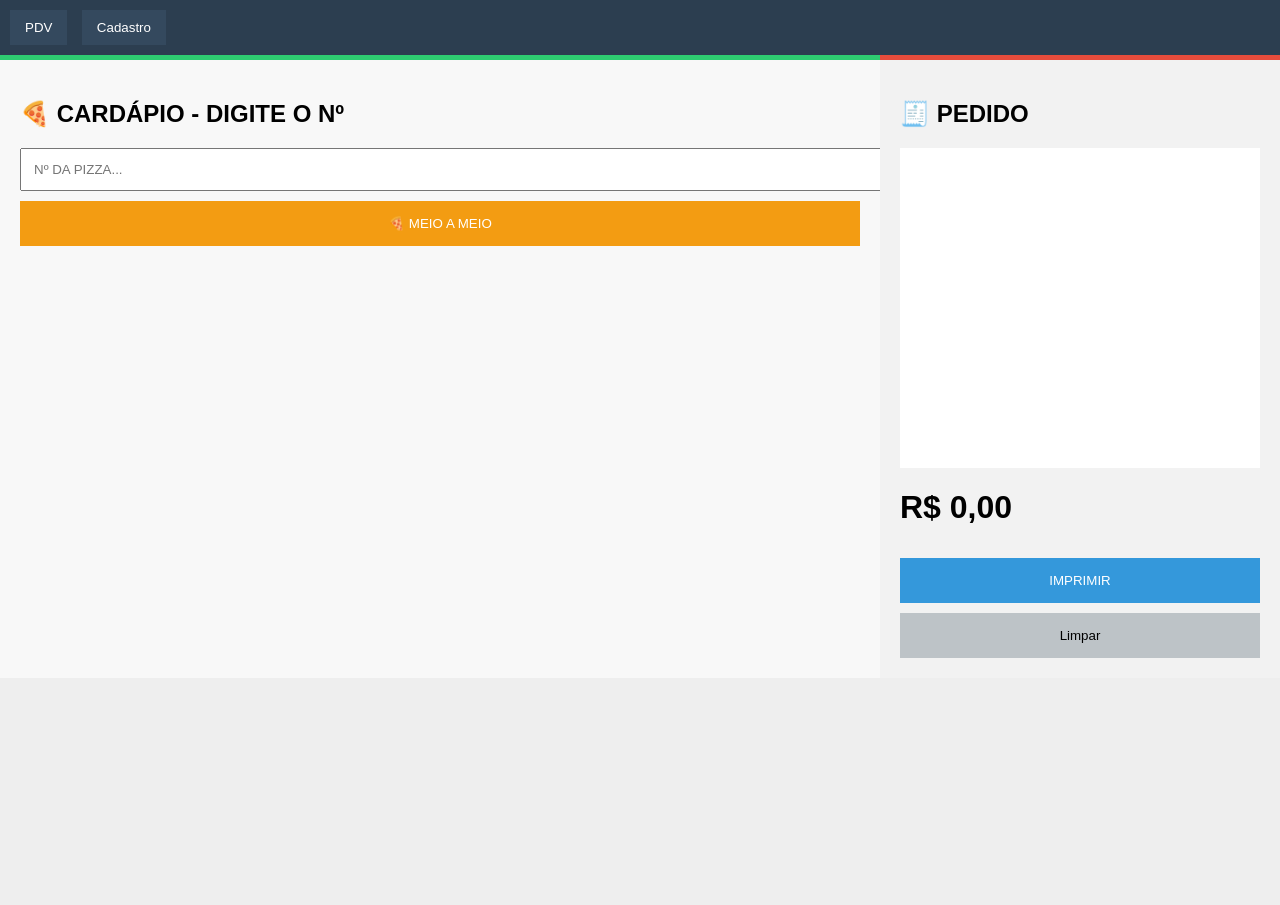
==== index.html @ cb5dfd89 "ADD FUNÇÕES" ====
<!DOCTYPE html>
<html lang="pt-br">
<head>
<meta charset="UTF-8">
<title>PDV Pizzaria</title>
<link rel="stylesheet" href="style.css">
</head>
<body>

<div class="topbar">
  <button onclick="mostrarTela('pdv')">PDV</button>
  <button onclick="mostrarTela('cadastro')">Cadastro</button>
</div>

<div class="container">

  <!-- ================= PDV ================= -->
  <div id="pdv" class="tela ativa">

    <div class="cardapio">
      <h2>🍕 CARDÁPIO - DIGITE O Nº</h2>

      <input id="buscaNumero" placeholder="Nº DA PIZZA..." />

      <button class="btn-meio" onclick="addMeioMeio()">🍕 MEIO A MEIO</button>

      <div id="produtos" class="grid"></div>
    </div>

    <div class="pedido">
      <h2>🧾 PEDIDO</h2>

      <div id="lista" class="lista"></div>

      <h1 id="total">R$ 0,00</h1>

      <button class="btn-print" onclick="finalizarPedido()">IMPRIMIR</button>
      <button class="btn-clear" onclick="limparCarrinho()">Limpar</button>
    </div>

  </div>

  <!-- ================= CADASTRO ================= -->
  <div id="cadastro" class="tela">

    <div class="cardapio">
      <h2>📦 CADASTRO DE PRODUTO</h2>

      <div class="form">
        <input id="numero" placeholder="Número (pizza)">
        <input id="nome" placeholder="Nome">

        <input id="precoGrande" type="number" placeholder="Preço Grande">
        <input id="precoBroto" type="number" placeholder="Preço Broto">

        <input id="preco" type="number" placeholder="Preço (bebida/borda)">

        <select id="tipo">
          <option value="pizza">Pizza</option>
          <option value="bebida">Bebida</option>
          <option value="borda">Borda</option>
        </select>

        <button onclick="salvarProduto()">Salvar Produto</button>
      </div>

      <h3>Produtos cadastrados</h3>
      <div id="listaProdutos" class="grid"></div>
    </div>

  </div>

</div>

<script type="module" src="app.js"></script>
</body>
</html>
---- style.css ----
body {
  margin: 0;
  font-family: Arial;
  background: #eee;
}

/* TOPBAR */
.topbar {
  background: #2c3e50;
  padding: 10px;
}

.topbar button {
  padding: 10px 15px;
  margin-right: 10px;
  border: none;
  background: #34495e;
  color: white;
  cursor: pointer;
}

/* TELAS */
.tela {
  display: none;
}

.ativa {
  display: flex;
}

.container {
  height: calc(100vh - 50px);
}

/* CARDAPIO */
.cardapio {
  width: 70%;
  padding: 20px;
  background: #f8f8f8;
  overflow-y: auto;
  border-top: 5px solid #2ecc71;
}

/* PEDIDO */
.pedido {
  width: 30%;
  padding: 20px;
  background: #f2f2f2;
  border-top: 5px solid #e74c3c;
}

/* INPUT */
input, select {
  width: 100%;
  padding: 12px;
  margin-bottom: 10px;
}

/* BOTÕES */
.btn-meio {
  width: 100%;
  padding: 15px;
  background: #f39c12;
  color: white;
  border: none;
  margin-bottom: 15px;
}

.btn-print {
  width: 100%;
  padding: 15px;
  background: #3498db;
  color: white;
  border: none;
  margin-top: 10px;
}

.btn-clear {
  width: 100%;
  padding: 15px;
  background: #bdc3c7;
  border: none;
  margin-top: 10px;
}

/* GRID */
.grid {
  display: grid;
  grid-template-columns: repeat(4, 1fr);
  gap: 10px;
}

.item {
  background: white;
  padding: 15px;
  border-radius: 10px;
  text-align: center;
  cursor: pointer;
  border: 1px solid #ddd;
}

.numero {
  background: #2c3e50;
  color: white;
  padding: 5px;
  border-radius: 20px;
  width: 40px;
  margin: auto;
  margin-bottom: 5px;
}

/* LISTA */
.lista {
  height: 300px;
  overflow-y: auto;
  background: white;
  padding: 10px;
}

/* FORM */
.form {
  max-width: 400px;
}
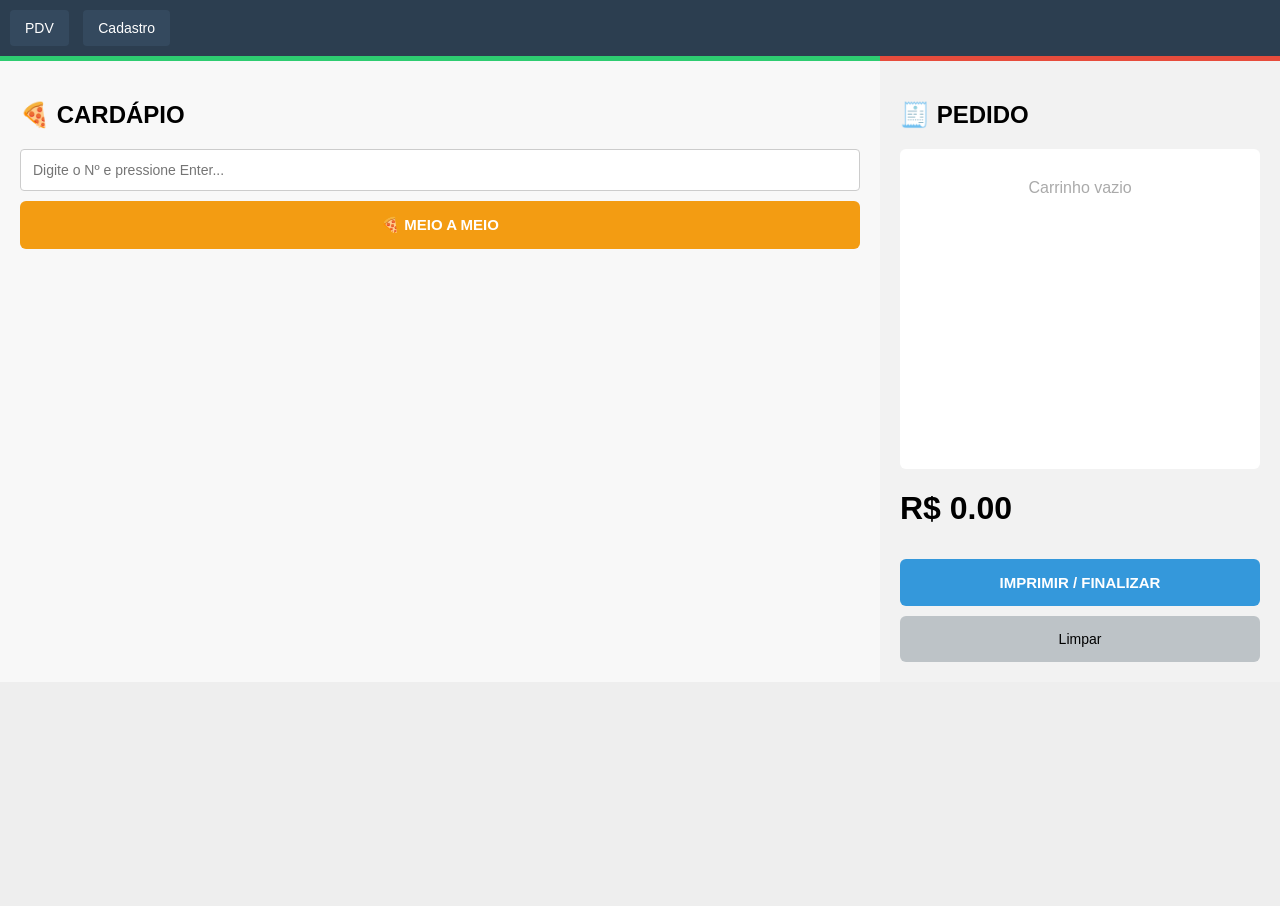
==== commit bacf161e: "dawdwa" ====
--- a/index.html
+++ b/index.html
@@ -18,9 +18,9 @@
   <div id="pdv" class="tela ativa">
 
     <div class="cardapio">
-      <h2>🍕 CARDÁPIO - DIGITE O Nº</h2>
+      <h2>🍕 CARDÁPIO</h2>
 
-      <input id="buscaNumero" placeholder="Nº DA PIZZA..." />
+      <input id="buscaNumero" placeholder="Digite o Nº e pressione Enter..." autocomplete="off" />
 
       <button class="btn-meio" onclick="addMeioMeio()">🍕 MEIO A MEIO</button>
 
@@ -34,7 +34,7 @@
 
       <h1 id="total">R$ 0,00</h1>
 
-      <button class="btn-print" onclick="finalizarPedido()">IMPRIMIR</button>
+      <button class="btn-print" onclick="finalizarPedido()">IMPRIMIR / FINALIZAR</button>
       <button class="btn-clear" onclick="limparCarrinho()">Limpar</button>
     </div>
 
@@ -47,13 +47,11 @@
       <h2>📦 CADASTRO DE PRODUTO</h2>
 
       <div class="form">
-        <input id="numero" placeholder="Número (pizza)">
-        <input id="nome" placeholder="Nome">
+        <input id="numero" placeholder="Número (ex: 1, 2, 3...)">
+        <input id="nome" placeholder="Nome do produto">
 
-        <input id="precoGrande" type="number" placeholder="Preço Grande">
-        <input id="precoBroto" type="number" placeholder="Preço Broto">
-
-        <input id="preco" type="number" placeholder="Preço (bebida/borda)">
+        <input id="precoGrande" type="number" placeholder="Preço Grande" min="0" step="0.01">
+        <input id="precoBroto"  type="number" placeholder="Preço Broto (opcional)" min="0" step="0.01">
 
         <select id="tipo">
           <option value="pizza">Pizza</option>
@@ -72,6 +70,7 @@
 
 </div>
 
+<!-- app.js é o único script — ui.js foi removido para evitar conflito -->
 <script type="module" src="app.js"></script>
 </body>
-</html>+</html>
--- a/style.css
+++ b/style.css
@@ -1,6 +1,6 @@
 body {
   margin: 0;
-  font-family: Arial;
+  font-family: Arial, sans-serif;
   background: #eee;
 }
 
@@ -17,6 +17,12 @@
   background: #34495e;
   color: white;
   cursor: pointer;
+  border-radius: 4px;
+  font-size: 14px;
+}
+
+.topbar button:hover {
+  background: #4a6a8a;
 }
 
 /* TELAS */
@@ -54,6 +60,10 @@
   width: 100%;
   padding: 12px;
   margin-bottom: 10px;
+  box-sizing: border-box;
+  border: 1px solid #ccc;
+  border-radius: 4px;
+  font-size: 14px;
 }
 
 /* BOTÕES */
@@ -64,7 +74,13 @@
   color: white;
   border: none;
   margin-bottom: 15px;
-}
+  border-radius: 6px;
+  cursor: pointer;
+  font-size: 15px;
+  font-weight: bold;
+}
+
+.btn-meio:hover { background: #d68910; }
 
 .btn-print {
   width: 100%;
@@ -73,7 +89,13 @@
   color: white;
   border: none;
   margin-top: 10px;
-}
+  border-radius: 6px;
+  cursor: pointer;
+  font-size: 15px;
+  font-weight: bold;
+}
+
+.btn-print:hover { background: #2176ae; }
 
 .btn-clear {
   width: 100%;
@@ -81,9 +103,14 @@
   background: #bdc3c7;
   border: none;
   margin-top: 10px;
-}
-
-/* GRID */
+  border-radius: 6px;
+  cursor: pointer;
+  font-size: 14px;
+}
+
+.btn-clear:hover { background: #a1a9ad; }
+
+/* GRID DE PRODUTOS */
 .grid {
   display: grid;
   grid-template-columns: repeat(4, 1fr);
@@ -99,25 +126,133 @@
   border: 1px solid #ddd;
 }
 
-.numero {
-  background: #2c3e50;
-  color: white;
-  padding: 5px;
-  border-radius: 20px;
-  width: 40px;
-  margin: auto;
-  margin-bottom: 5px;
-}
-
-/* LISTA */
+/* CARD DO PDV */
+.item-card {
+  cursor: pointer;
+  padding: 15px;
+  background: #333;
+  color: white;
+  border-radius: 8px;
+  border-left: 5px solid #ffc107;
+  transition: background 0.2s;
+}
+
+.item-card:hover {
+  background: #444;
+}
+
+.item-card .item-numero {
+  color: #ffc107;
+  font-size: 16px;
+  display: block;
+  margin-bottom: 4px;
+}
+
+/* LISTA DO CARRINHO */
 .lista {
   height: 300px;
   overflow-y: auto;
   background: white;
   padding: 10px;
+  border-radius: 6px;
+}
+
+.item-carrinho {
+  display: flex;
+  justify-content: space-between;
+  align-items: center;
+  padding: 6px 4px;
+  border-bottom: 1px solid #eee;
+  font-size: 13px;
+  gap: 8px;
+}
+
+.item-carrinho span:first-child {
+  flex: 1;
+}
+
+.btn-remover-item {
+  background: transparent;
+  border: none;
+  color: #e74c3c;
+  cursor: pointer;
+  font-size: 14px;
+  padding: 0 4px;
+  flex-shrink: 0;
 }
 
 /* FORM */
 .form {
   max-width: 400px;
-}+}
+
+/* MODAL MEIO A MEIO */
+.modal-overlay {
+  position: fixed;
+  top: 0; left: 0;
+  width: 100%; height: 100%;
+  background: rgba(0,0,0,0.8);
+  z-index: 9999;
+  justify-content: center;
+  align-items: center;
+}
+
+.modal-box {
+  background: #1e1e1e;
+  padding: 30px;
+  border-radius: 12px;
+  border: 2px solid #ffc107;
+  width: 400px;
+  color: white;
+  box-sizing: border-box;
+}
+
+.modal-titulo {
+  margin-top: 0;
+  color: #ffc107;
+  text-align: center;
+  font-size: 20px;
+}
+
+.modal-select {
+  background: #333;
+  color: white;
+  font-size: 16px;
+  border-radius: 5px;
+  border: 1px solid #555;
+  padding: 12px;
+  margin: 8px 0;
+}
+
+.modal-erro {
+  color: #ff4444;
+  text-align: center;
+  font-size: 13px;
+  margin: 4px 0;
+}
+
+.btn-confirmar-meio {
+  width: 100%;
+  background: #28a745;
+  color: white;
+  padding: 18px;
+  border: none;
+  border-radius: 8px;
+  font-weight: bold;
+  cursor: pointer;
+  font-size: 16px;
+  margin-top: 12px;
+}
+
+.btn-confirmar-meio:hover { background: #218838; }
+
+.btn-cancelar-meio {
+  width: 100%;
+  background: transparent;
+  color: #ff4444;
+  border: none;
+  margin-top: 10px;
+  cursor: pointer;
+  font-size: 14px;
+  padding: 8px;
+}
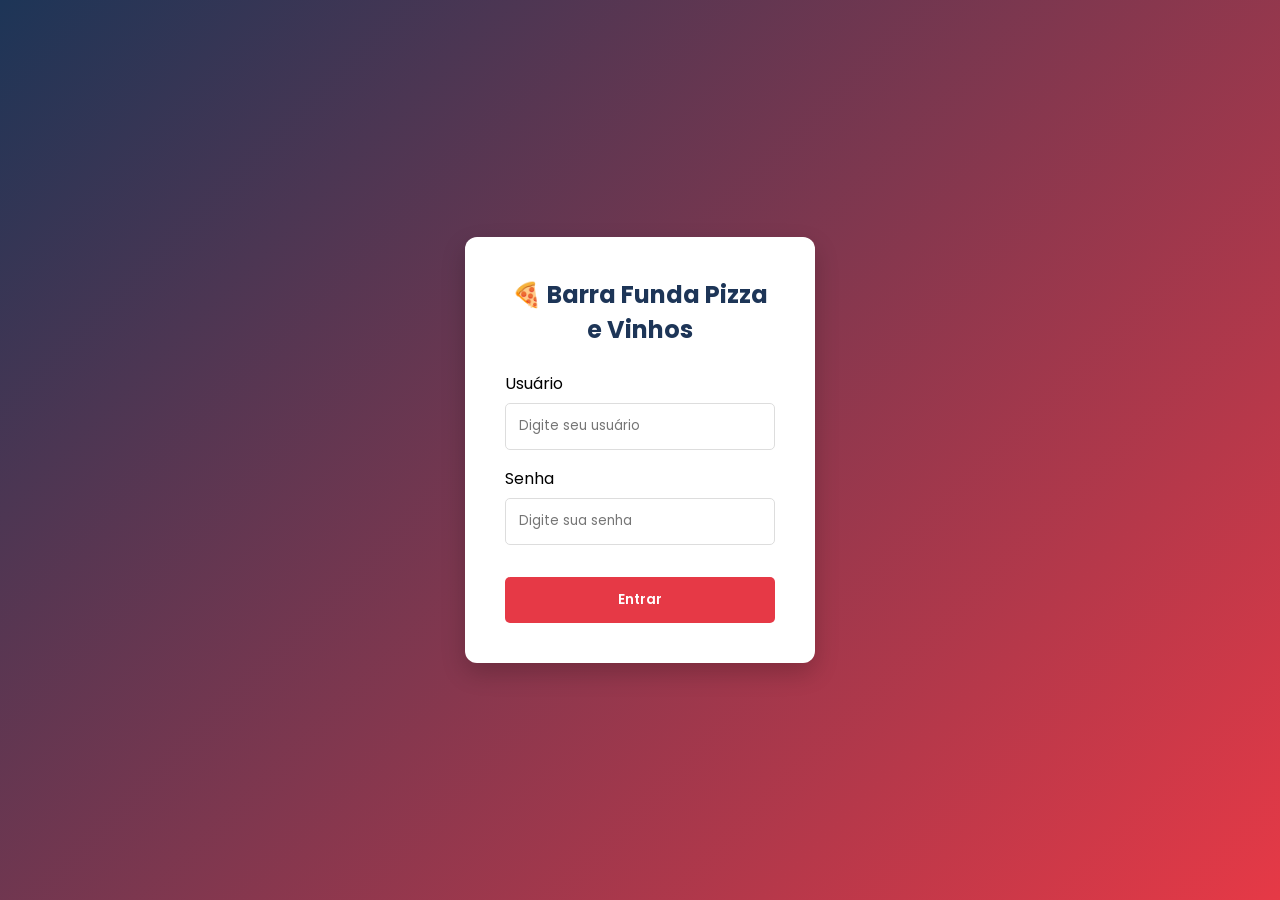
==== commit 41f53d91: ",,dd" ====
--- a/index.html
+++ b/index.html
@@ -1,76 +1,179 @@
 <!DOCTYPE html>
 <html lang="pt-br">
 <head>
-<meta charset="UTF-8">
-<title>PDV Pizzaria</title>
-<link rel="stylesheet" href="style.css">
+    <meta charset="UTF-8">
+    <meta name="viewport" content="width=device-width, initial-scale=1.0">
+    <title>PizzaGestor - Sistema de Pizzaria</title>
+    <link rel="stylesheet" href="style.css">
+    <link href="https://fonts.googleapis.com/css2?family=Poppins:wght@300;400;600&display=swap" rel="stylesheet">
 </head>
 <body>
 
-<div class="topbar">
-  <button onclick="mostrarTela('pdv')">PDV</button>
-  <button onclick="mostrarTela('cadastro')">Cadastro</button>
-</div>
-
-<div class="container">
-
-  <!-- ================= PDV ================= -->
-  <div id="pdv" class="tela ativa">
-
-    <div class="cardapio">
-      <h2>🍕 CARDÁPIO</h2>
-
-      <input id="buscaNumero" placeholder="Digite o Nº e pressione Enter..." autocomplete="off" />
-
-      <button class="btn-meio" onclick="addMeioMeio()">🍕 MEIO A MEIO</button>
-
-      <div id="produtos" class="grid"></div>
+    <div id="login-screen" class="screen active">
+        <div class="login-container">
+            <h2>🍕 Barra Funda Pizza e Vinhos</h2>
+            <form id="login-form">
+                <div class="input-group">
+                    <label>Usuário</label>
+                    <input type="text" placeholder="Digite seu usuário" required>
+                </div>
+                <div class="input-group">
+                    <label>Senha</label>
+                    <input type="password" placeholder="Digite sua senha" required>
+                </div>
+                <button type="button" class="btn-main" onclick="showScreen('main-screen')">Entrar</button>
+            </form>
+        </div>
     </div>
 
-    <div class="pedido">
-      <h2>🧾 PEDIDO</h2>
+    <div id="main-screen" class="screen">
+        <nav class="sidebar">
+            <div class="sidebar-header">
+                <h3>PizzaGestor</h3>
+            </div>
+            <ul class="nav-tabs">
+                <li class="tab-link active" onclick="openTab(event, 'caixa')">Abertura de Caixa</li>
+                <li class="tab-link" onclick="openTab(event, 'cadastro')">Cadastro</li>
+                <li class="tab-link" onclick="openTab(event, 'pdv')">PDV (Vendas)</li>
+                <li class="tab-link" onclick="openTab(event, 'historico')">Histórico</li>
+            </ul>
+            <button class="btn-logout" onclick="showScreen('login-screen')">Sair</button>
+        </nav>
 
-      <div id="lista" class="lista"></div>
+        <main class="content">
+            
+            <section id="caixa" class="tab-content active">
+                <h2>💰 Abertura de Caixa</h2>
+                <div class="card">
+                    <p>Inicie o expediente informando o valor em caixa.</p>
+                    <div class="input-group">
+                        <label>Valor Inicial (Troco)</label>
+                        <input type="number" step="0.01" placeholder="R$ 0,00">
+                    </div>
+                    <p><strong>Data/Hora:</strong> <span id="data-atual">24/04/2026 - 08:30</span></p>
+                    <button class="btn-main">Abrir Caixa</button>
+                </div>
+            </section>
 
-      <h1 id="total">R$ 0,00</h1>
+            <section id="cadastro" class="tab-content">
+                <h2>📦 Gestão de Produtos</h2>
+                <div class="grid-cadastro">
+                    <div class="card">
+                        <h3>Pizzas & Adicionais</h3>
+                        <input type="text" placeholder="Nome da Pizza/Adicional">
+                        <select>
+                            <option>Categoria: Broto</option>
+                            <option>Categoria: Grande</option>
+                            <option>Adicional (Queijo, etc)</option>
+                            <option>Borda</option>
+                        </select>
+                        <input type="number" placeholder="Preço R$">
+                        <button class="btn-main">Salvar Produto</button>
+                    </div>
+                    <div class="card">
+                        <h3>Bebidas</h3>
+                        <input type="text" placeholder="Nome da Bebida">
+                        <select>
+                            <option>Refrigerante</option>
+                            <option>Vinho</option>
+                            <option>Cerveja</option>
+                        </select>
+                        <input type="number" placeholder="Preço R$">
+                        <button class="btn-main">Salvar Bebida</button>
+                    </div>
+                </div>
+            </section>
 
-      <button class="btn-print" onclick="finalizarPedido()">IMPRIMIR / FINALIZAR</button>
-      <button class="btn-clear" onclick="limparCarrinho()">Limpar</button>
+            <section id="pdv" class="tab-content">
+                <h2>🛒 PDV - Nova Venda</h2>
+                <div class="pdv-container">
+                    <div class="pdv-config card">
+                        <h3>Tipo de Venda</h3>
+                        <div class="radio-group">
+                            <label><input type="radio" name="tipo" checked> Delivery</label>
+                            <label><input type="radio" name="tipo"> Balcão</label>
+                            <label><input type="radio" name="tipo"> Mesa</label>
+                        </div>
+                        <input type="text" placeholder="Nome do Cliente">
+                        <input type="text" placeholder="Endereço / Mesa">
+                    </div>
+
+                    <div class="pdv-pedido card">
+                        <h3>Itens do Pedido</h3>
+                        <div class="item-select">
+                            <select><option>Selecione uma Pizza</option></select>
+                            <select><option>Tamanho/Borda</option></select>
+                            <button class="btn-add">+</button>
+                        </div>
+                        <div class="resumo-pedido">
+                            <p>Nenhum item adicionado...</p>
+                        </div>
+                        <div class="total-venda">
+                            <h3>Total: R$ 0,00</h3>
+                        </div>
+                        <div class="pagamento">
+                            <select>
+                                <option>Dinheiro</option>
+                                <option>Cartão</option>
+                                <option>Pix</option>
+                            </select>
+                            <button class="btn-main green">Finalizar Venda</button>
+                        </div>
+                    </div>
+                </div>
+            </section>
+
+            <section id="historico" class="tab-content">
+                <h2>📊 Histórico e Fechamento</h2>
+                <div class="card">
+                    <table class="table-historico">
+                        <thead>
+                            <tr>
+                                <th>Data/Hora</th>
+                                <th>Vendas</th>
+                                <th>Dinheiro</th>
+                                <th>Cartão/Pix</th>
+                                <th>Total</th>
+                            </tr>
+                        </thead>
+                        <tbody>
+                            <tr>
+                                <td>24/04/2026</td>
+                                <td>42</td>
+                                <td>R$ 450,00</td>
+                                <td>R$ 1.200,00</td>
+                                <td><strong>R$ 1.650,00</strong></td>
+                            </tr>
+                        </tbody>
+                    </table>
+                    <button class="btn-main red">Fechar Caixa do Dia</button>
+                </div>
+            </section>
+
+        </main>
     </div>
 
-  </div>
+    <script>
+        // Função simples para alternar entre Login e Sistema
+        function showScreen(screenId) {
+            document.querySelectorAll('.screen').forEach(s => s.classList.remove('active'));
+            document.getElementById(screenId).classList.add('active');
+        }
 
-  <!-- ================= CADASTRO ================= -->
-  <div id="cadastro" class="tela">
-
-    <div class="cardapio">
-      <h2>📦 CADASTRO DE PRODUTO</h2>
-
-      <div class="form">
-        <input id="numero" placeholder="Número (ex: 1, 2, 3...)">
-        <input id="nome" placeholder="Nome do produto">
-
-        <input id="precoGrande" type="number" placeholder="Preço Grande" min="0" step="0.01">
-        <input id="precoBroto"  type="number" placeholder="Preço Broto (opcional)" min="0" step="0.01">
-
-        <select id="tipo">
-          <option value="pizza">Pizza</option>
-          <option value="bebida">Bebida</option>
-          <option value="borda">Borda</option>
-        </select>
-
-        <button onclick="salvarProduto()">Salvar Produto</button>
-      </div>
-
-      <h3>Produtos cadastrados</h3>
-      <div id="listaProdutos" class="grid"></div>
-    </div>
-
-  </div>
-
-</div>
-
-<!-- app.js é o único script — ui.js foi removido para evitar conflito -->
-<script type="module" src="app.js"></script>
+        // Função para alternar abas
+        function openTab(evt, tabName) {
+            let i, tabcontent, tablinks;
+            tabcontent = document.getElementsByClassName("tab-content");
+            for (i = 0; i < tabcontent.length; i++) {
+                tabcontent[i].classList.remove("active");
+            }
+            tablinks = document.getElementsByClassName("tab-link");
+            for (i = 0; i < tablinks.length; i++) {
+                tablinks[i].className = tablinks[i].className.replace(" active", "");
+            }
+            document.getElementById(tabName).classList.add("active");
+            evt.currentTarget.className += " active";
+        }
+    </script>
 </body>
-</html>
+</html>
--- a/style.css
+++ b/style.css
@@ -1,258 +1,194 @@
-body {
-  margin: 0;
-  font-family: Arial, sans-serif;
-  background: #eee;
+:root {
+    --primary: #e63946;
+    --dark: #1d3557;
+    --light: #f1faee;
+    --accent: #457b9d;
+    --success: #2a9d8f;
+    --gray: #ddd;
 }
 
-/* TOPBAR */
-.topbar {
-  background: #2c3e50;
-  padding: 10px;
+* {
+    margin: 0;
+    padding: 0;
+    box-sizing: border-box;
+    font-family: 'Poppins', sans-serif;
 }
 
-.topbar button {
-  padding: 10px 15px;
-  margin-right: 10px;
-  border: none;
-  background: #34495e;
-  color: white;
-  cursor: pointer;
-  border-radius: 4px;
-  font-size: 14px;
+body {
+    background-color: #f0f2f5;
+    height: 100vh;
+    overflow: hidden;
 }
 
-.topbar button:hover {
-  background: #4a6a8a;
+/* Telas */
+.screen {
+    display: none;
+    height: 100vh;
 }
 
-/* TELAS */
-.tela {
-  display: none;
+.screen.active {
+    display: flex;
 }
 
-.ativa {
-  display: flex;
+/* Login */
+#login-screen {
+    justify-content: center;
+    align-items: center;
+    background: linear-gradient(135deg, var(--dark), var(--primary));
 }
 
-.container {
-  height: calc(100vh - 50px);
+.login-container {
+    background: white;
+    padding: 2.5rem;
+    border-radius: 12px;
+    box-shadow: 0 10px 25px rgba(0,0,0,0.2);
+    width: 350px;
+    text-align: center;
 }
 
-/* CARDAPIO */
-.cardapio {
-  width: 70%;
-  padding: 20px;
-  background: #f8f8f8;
-  overflow-y: auto;
-  border-top: 5px solid #2ecc71;
+.login-container h2 { margin-bottom: 1.5rem; color: var(--dark); }
+
+/* Sidebar */
+.sidebar {
+    width: 260px;
+    background-color: var(--dark);
+    color: white;
+    display: flex;
+    flex-direction: column;
+    padding: 1.5rem 0;
 }
 
-/* PEDIDO */
-.pedido {
-  width: 30%;
-  padding: 20px;
-  background: #f2f2f2;
-  border-top: 5px solid #e74c3c;
+.sidebar-header {
+    text-align: center;
+    padding-bottom: 2rem;
+    border-bottom: 1px solid rgba(255,255,255,0.1);
 }
 
-/* INPUT */
-input, select {
-  width: 100%;
-  padding: 12px;
-  margin-bottom: 10px;
-  box-sizing: border-box;
-  border: 1px solid #ccc;
-  border-radius: 4px;
-  font-size: 14px;
+.nav-tabs {
+    list-style: none;
+    margin-top: 1rem;
+    flex-grow: 1;
 }
 
-/* BOTÕES */
-.btn-meio {
-  width: 100%;
-  padding: 15px;
-  background: #f39c12;
-  color: white;
-  border: none;
-  margin-bottom: 15px;
-  border-radius: 6px;
-  cursor: pointer;
-  font-size: 15px;
-  font-weight: bold;
+.tab-link {
+    padding: 1rem 1.5rem;
+    cursor: pointer;
+    transition: 0.3s;
+    border-left: 4px solid transparent;
 }
 
-.btn-meio:hover { background: #d68910; }
-
-.btn-print {
-  width: 100%;
-  padding: 15px;
-  background: #3498db;
-  color: white;
-  border: none;
-  margin-top: 10px;
-  border-radius: 6px;
-  cursor: pointer;
-  font-size: 15px;
-  font-weight: bold;
+.tab-link:hover, .tab-link.active {
+    background: rgba(255,255,255,0.1);
+    border-left: 4px solid var(--primary);
 }
 
-.btn-print:hover { background: #2176ae; }
-
-.btn-clear {
-  width: 100%;
-  padding: 15px;
-  background: #bdc3c7;
-  border: none;
-  margin-top: 10px;
-  border-radius: 6px;
-  cursor: pointer;
-  font-size: 14px;
+.btn-logout {
+    margin: 1rem;
+    padding: 0.8rem;
+    background: transparent;
+    border: 1px solid white;
+    color: white;
+    cursor: pointer;
+    border-radius: 5px;
 }
 
-.btn-clear:hover { background: #a1a9ad; }
-
-/* GRID DE PRODUTOS */
-.grid {
-  display: grid;
-  grid-template-columns: repeat(4, 1fr);
-  gap: 10px;
+/* Conteúdo Principal */
+.content {
+    flex-grow: 1;
+    padding: 2rem;
+    overflow-y: auto;
 }
 
-.item {
-  background: white;
-  padding: 15px;
-  border-radius: 10px;
-  text-align: center;
-  cursor: pointer;
-  border: 1px solid #ddd;
+.tab-content {
+    display: none;
 }
 
-/* CARD DO PDV */
-.item-card {
-  cursor: pointer;
-  padding: 15px;
-  background: #333;
-  color: white;
-  border-radius: 8px;
-  border-left: 5px solid #ffc107;
-  transition: background 0.2s;
+.tab-content.active {
+    display: block;
 }
 
-.item-card:hover {
-  background: #444;
+.card {
+    background: white;
+    padding: 1.5rem;
+    border-radius: 8px;
+    box-shadow: 0 2px 5px rgba(0,0,0,0.05);
+    margin-top: 1rem;
 }
 
-.item-card .item-numero {
-  color: #ffc107;
-  font-size: 16px;
-  display: block;
-  margin-bottom: 4px;
+/* Formulários */
+.input-group {
+    margin-bottom: 1rem;
+    text-align: left;
 }
 
-/* LISTA DO CARRINHO */
-.lista {
-  height: 300px;
-  overflow-y: auto;
-  background: white;
-  padding: 10px;
-  border-radius: 6px;
+input, select {
+    width: 100%;
+    padding: 0.8rem;
+    margin-top: 0.4rem;
+    border: 1px solid var(--gray);
+    border-radius: 5px;
 }
 
-.item-carrinho {
-  display: flex;
-  justify-content: space-between;
-  align-items: center;
-  padding: 6px 4px;
-  border-bottom: 1px solid #eee;
-  font-size: 13px;
-  gap: 8px;
+.btn-main {
+    width: 100%;
+    padding: 0.8rem;
+    background-color: var(--primary);
+    color: white;
+    border: none;
+    border-radius: 5px;
+    cursor: pointer;
+    font-weight: 600;
+    margin-top: 1rem;
 }
 
-.item-carrinho span:first-child {
-  flex: 1;
+.btn-main.green { background-color: var(--success); }
+.btn-main.red { background-color: #d62828; }
+
+/* PDV Layout */
+.pdv-container {
+    display: grid;
+    grid-template-columns: 1fr 1.5fr;
+    gap: 1.5rem;
 }
 
-.btn-remover-item {
-  background: transparent;
-  border: none;
-  color: #e74c3c;
-  cursor: pointer;
-  font-size: 14px;
-  padding: 0 4px;
-  flex-shrink: 0;
+.item-select {
+    display: flex;
+    gap: 0.5rem;
+    margin-bottom: 1rem;
 }
 
-/* FORM */
-.form {
-  max-width: 400px;
+.btn-add {
+    background: var(--dark);
+    color: white;
+    border: none;
+    padding: 0 1rem;
+    border-radius: 5px;
+    cursor: pointer;
 }
 
-/* MODAL MEIO A MEIO */
-.modal-overlay {
-  position: fixed;
-  top: 0; left: 0;
-  width: 100%; height: 100%;
-  background: rgba(0,0,0,0.8);
-  z-index: 9999;
-  justify-content: center;
-  align-items: center;
+.resumo-pedido {
+    min-height: 150px;
+    border: 1px dashed var(--gray);
+    margin-bottom: 1rem;
+    padding: 1rem;
 }
 
-.modal-box {
-  background: #1e1e1e;
-  padding: 30px;
-  border-radius: 12px;
-  border: 2px solid #ffc107;
-  width: 400px;
-  color: white;
-  box-sizing: border-box;
+/* Tabelas */
+.table-historico {
+    width: 100%;
+    border-collapse: collapse;
+    margin-top: 1rem;
 }
 
-.modal-titulo {
-  margin-top: 0;
-  color: #ffc107;
-  text-align: center;
-  font-size: 20px;
+.table-historico th, .table-historico td {
+    padding: 1rem;
+    text-align: left;
+    border-bottom: 1px solid var(--gray);
 }
 
-.modal-select {
-  background: #333;
-  color: white;
-  font-size: 16px;
-  border-radius: 5px;
-  border: 1px solid #555;
-  padding: 12px;
-  margin: 8px 0;
-}
-
-.modal-erro {
-  color: #ff4444;
-  text-align: center;
-  font-size: 13px;
-  margin: 4px 0;
-}
-
-.btn-confirmar-meio {
-  width: 100%;
-  background: #28a745;
-  color: white;
-  padding: 18px;
-  border: none;
-  border-radius: 8px;
-  font-weight: bold;
-  cursor: pointer;
-  font-size: 16px;
-  margin-top: 12px;
-}
-
-.btn-confirmar-meio:hover { background: #218838; }
-
-.btn-cancelar-meio {
-  width: 100%;
-  background: transparent;
-  color: #ff4444;
-  border: none;
-  margin-top: 10px;
-  cursor: pointer;
-  font-size: 14px;
-  padding: 8px;
-}
+@media (max-width: 768px) {
+    .pdv-container { grid-template-columns: 1fr; }
+    .sidebar { width: 70px; }
+    .sidebar h3, .tab-link { font-size: 0; }
+    .tab-link:after { content: '•'; font-size: 20px; }
+}
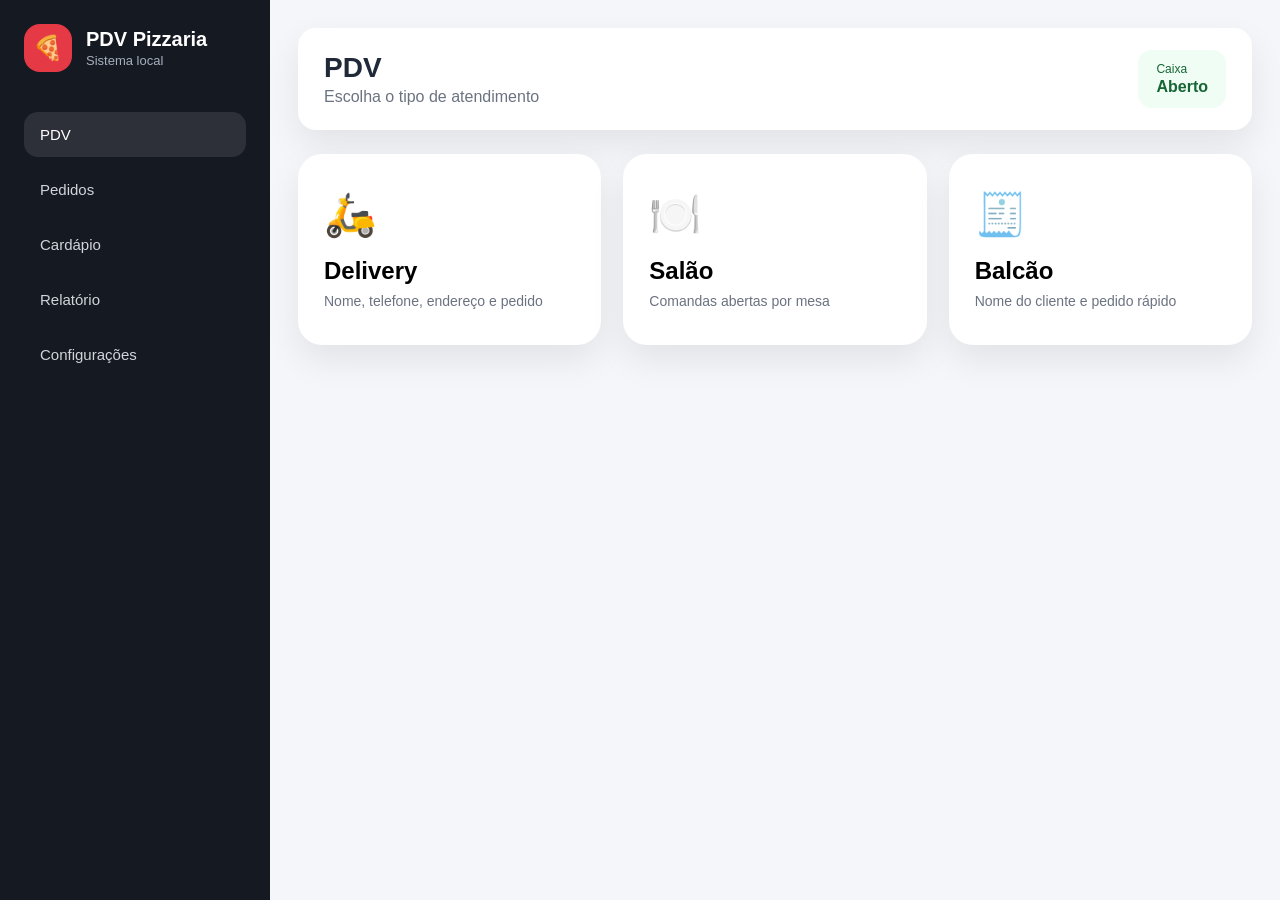
==== commit f48fb8b1: "resetando o projeto" ====
--- a/index.html
+++ b/index.html
@@ -1,179 +1,308 @@
 <!DOCTYPE html>
-<html lang="pt-br">
+<html lang="pt-BR">
 <head>
-    <meta charset="UTF-8">
-    <meta name="viewport" content="width=device-width, initial-scale=1.0">
-    <title>PizzaGestor - Sistema de Pizzaria</title>
-    <link rel="stylesheet" href="style.css">
-    <link href="https://fonts.googleapis.com/css2?family=Poppins:wght@300;400;600&display=swap" rel="stylesheet">
+  <meta charset="UTF-8" />
+  <meta name="viewport" content="width=device-width, initial-scale=1.0" />
+  <title>PDV Pizzaria</title>
+  <link rel="stylesheet" href="style.css" />
 </head>
 <body>
 
-    <div id="login-screen" class="screen active">
-        <div class="login-container">
-            <h2>🍕 Barra Funda Pizza e Vinhos</h2>
-            <form id="login-form">
-                <div class="input-group">
-                    <label>Usuário</label>
-                    <input type="text" placeholder="Digite seu usuário" required>
+  <div class="app">
+
+    <aside class="sidebar">
+      <div class="logo">
+        <div class="logo-icon">🍕</div>
+        <div>
+          <h1>PDV Pizzaria</h1>
+          <span>Sistema local</span>
+        </div>
+      </div>
+
+      <nav class="menu">
+        <button class="menu-btn active" data-page="pdv">PDV</button>
+        <button class="menu-btn" data-page="pedidos">Pedidos</button>
+        <button class="menu-btn" data-page="cardapio">Cardápio</button>
+        <button class="menu-btn" data-page="relatorio">Relatório</button>
+        <button class="menu-btn" data-page="config">Configurações</button>
+      </nav>
+    </aside>
+
+    <main class="main">
+
+      <header class="topbar">
+        <div>
+          <h2 id="pageTitle">PDV</h2>
+          <p id="pageSubtitle">Escolha o tipo de atendimento</p>
+        </div>
+
+        <div class="status-box">
+          <span>Caixa</span>
+          <strong id="cashStatus">Aberto</strong>
+        </div>
+      </header>
+
+      <section id="toast" class="toast"></section>
+
+      <!-- PDV -->
+      <section class="page active" id="page-pdv">
+
+        <div id="modeSelection" class="mode-grid">
+          <button class="mode-card" data-mode="delivery">
+            <span class="mode-icon">🛵</span>
+            <strong>Delivery</strong>
+            <small>Nome, telefone, endereço e pedido</small>
+          </button>
+
+          <button class="mode-card" data-mode="salao">
+            <span class="mode-icon">🍽️</span>
+            <strong>Salão</strong>
+            <small>Comandas abertas por mesa</small>
+          </button>
+
+          <button class="mode-card" data-mode="balcao">
+            <span class="mode-icon">🧾</span>
+            <strong>Balcão</strong>
+            <small>Nome do cliente e pedido rápido</small>
+          </button>
+        </div>
+
+        <div id="orderArea" class="order-area hidden">
+
+          <div class="order-header">
+            <div>
+              <button id="backToModes" class="btn ghost">← Voltar</button>
+              <h3 id="currentModeTitle">Novo pedido</h3>
+            </div>
+
+            <div class="total-pill">
+              Total: <strong id="cartTotal">R$ 0,00</strong>
+            </div>
+          </div>
+
+          <div class="grid-2">
+
+            <div class="panel">
+              <h4>Dados do atendimento</h4>
+
+              <div id="deliveryFields" class="form-area hidden">
+                <label>Nome do cliente</label>
+                <input id="deliveryName" type="text" placeholder="Ex: João Silva" />
+
+                <label>Telefone</label>
+                <input id="deliveryPhone" type="text" placeholder="Ex: 11999999999" />
+
+                <label>Endereço</label>
+                <textarea id="deliveryAddress" placeholder="Rua, número, bairro, referência"></textarea>
+              </div>
+
+              <div id="balcaoFields" class="form-area hidden">
+                <label>Nome do cliente</label>
+                <input id="balcaoName" type="text" placeholder="Ex: Cliente balcão" />
+              </div>
+
+              <div id="salaoFields" class="form-area hidden">
+                <label>Número da mesa</label>
+                <input id="mesaNumber" type="number" placeholder="Ex: 5" />
+
+                <div class="hint">
+                  Se a mesa já estiver aberta, o item será adicionado na comanda existente.
                 </div>
-                <div class="input-group">
-                    <label>Senha</label>
-                    <input type="password" placeholder="Digite sua senha" required>
-                </div>
-                <button type="button" class="btn-main" onclick="showScreen('main-screen')">Entrar</button>
-            </form>
-        </div>
-    </div>
-
-    <div id="main-screen" class="screen">
-        <nav class="sidebar">
-            <div class="sidebar-header">
-                <h3>PizzaGestor</h3>
-            </div>
-            <ul class="nav-tabs">
-                <li class="tab-link active" onclick="openTab(event, 'caixa')">Abertura de Caixa</li>
-                <li class="tab-link" onclick="openTab(event, 'cadastro')">Cadastro</li>
-                <li class="tab-link" onclick="openTab(event, 'pdv')">PDV (Vendas)</li>
-                <li class="tab-link" onclick="openTab(event, 'historico')">Histórico</li>
-            </ul>
-            <button class="btn-logout" onclick="showScreen('login-screen')">Sair</button>
-        </nav>
-
-        <main class="content">
-            
-            <section id="caixa" class="tab-content active">
-                <h2>💰 Abertura de Caixa</h2>
-                <div class="card">
-                    <p>Inicie o expediente informando o valor em caixa.</p>
-                    <div class="input-group">
-                        <label>Valor Inicial (Troco)</label>
-                        <input type="number" step="0.01" placeholder="R$ 0,00">
-                    </div>
-                    <p><strong>Data/Hora:</strong> <span id="data-atual">24/04/2026 - 08:30</span></p>
-                    <button class="btn-main">Abrir Caixa</button>
-                </div>
-            </section>
-
-            <section id="cadastro" class="tab-content">
-                <h2>📦 Gestão de Produtos</h2>
-                <div class="grid-cadastro">
-                    <div class="card">
-                        <h3>Pizzas & Adicionais</h3>
-                        <input type="text" placeholder="Nome da Pizza/Adicional">
-                        <select>
-                            <option>Categoria: Broto</option>
-                            <option>Categoria: Grande</option>
-                            <option>Adicional (Queijo, etc)</option>
-                            <option>Borda</option>
-                        </select>
-                        <input type="number" placeholder="Preço R$">
-                        <button class="btn-main">Salvar Produto</button>
-                    </div>
-                    <div class="card">
-                        <h3>Bebidas</h3>
-                        <input type="text" placeholder="Nome da Bebida">
-                        <select>
-                            <option>Refrigerante</option>
-                            <option>Vinho</option>
-                            <option>Cerveja</option>
-                        </select>
-                        <input type="number" placeholder="Preço R$">
-                        <button class="btn-main">Salvar Bebida</button>
-                    </div>
-                </div>
-            </section>
-
-            <section id="pdv" class="tab-content">
-                <h2>🛒 PDV - Nova Venda</h2>
-                <div class="pdv-container">
-                    <div class="pdv-config card">
-                        <h3>Tipo de Venda</h3>
-                        <div class="radio-group">
-                            <label><input type="radio" name="tipo" checked> Delivery</label>
-                            <label><input type="radio" name="tipo"> Balcão</label>
-                            <label><input type="radio" name="tipo"> Mesa</label>
-                        </div>
-                        <input type="text" placeholder="Nome do Cliente">
-                        <input type="text" placeholder="Endereço / Mesa">
-                    </div>
-
-                    <div class="pdv-pedido card">
-                        <h3>Itens do Pedido</h3>
-                        <div class="item-select">
-                            <select><option>Selecione uma Pizza</option></select>
-                            <select><option>Tamanho/Borda</option></select>
-                            <button class="btn-add">+</button>
-                        </div>
-                        <div class="resumo-pedido">
-                            <p>Nenhum item adicionado...</p>
-                        </div>
-                        <div class="total-venda">
-                            <h3>Total: R$ 0,00</h3>
-                        </div>
-                        <div class="pagamento">
-                            <select>
-                                <option>Dinheiro</option>
-                                <option>Cartão</option>
-                                <option>Pix</option>
-                            </select>
-                            <button class="btn-main green">Finalizar Venda</button>
-                        </div>
-                    </div>
-                </div>
-            </section>
-
-            <section id="historico" class="tab-content">
-                <h2>📊 Histórico e Fechamento</h2>
-                <div class="card">
-                    <table class="table-historico">
-                        <thead>
-                            <tr>
-                                <th>Data/Hora</th>
-                                <th>Vendas</th>
-                                <th>Dinheiro</th>
-                                <th>Cartão/Pix</th>
-                                <th>Total</th>
-                            </tr>
-                        </thead>
-                        <tbody>
-                            <tr>
-                                <td>24/04/2026</td>
-                                <td>42</td>
-                                <td>R$ 450,00</td>
-                                <td>R$ 1.200,00</td>
-                                <td><strong>R$ 1.650,00</strong></td>
-                            </tr>
-                        </tbody>
-                    </table>
-                    <button class="btn-main red">Fechar Caixa do Dia</button>
-                </div>
-            </section>
-
-        </main>
-    </div>
-
-    <script>
-        // Função simples para alternar entre Login e Sistema
-        function showScreen(screenId) {
-            document.querySelectorAll('.screen').forEach(s => s.classList.remove('active'));
-            document.getElementById(screenId).classList.add('active');
-        }
-
-        // Função para alternar abas
-        function openTab(evt, tabName) {
-            let i, tabcontent, tablinks;
-            tabcontent = document.getElementsByClassName("tab-content");
-            for (i = 0; i < tabcontent.length; i++) {
-                tabcontent[i].classList.remove("active");
-            }
-            tablinks = document.getElementsByClassName("tab-link");
-            for (i = 0; i < tablinks.length; i++) {
-                tablinks[i].className = tablinks[i].className.replace(" active", "");
-            }
-            document.getElementById(tabName).classList.add("active");
-            evt.currentTarget.className += " active";
-        }
-    </script>
+              </div>
+
+              <h4 class="space-top">Montar pizza</h4>
+
+              <label>Tamanho</label>
+              <select id="pizzaSize">
+                <option value="broto">Broto</option>
+                <option value="grande">Grande</option>
+              </select>
+
+              <label>Quantidade de sabores</label>
+              <select id="flavorCount">
+                <option value="1">1 sabor</option>
+                <option value="2">2 sabores</option>
+              </select>
+
+              <label>Sabor 1</label>
+              <select id="flavorOne"></select>
+
+              <div id="secondFlavorBox">
+                <label>Sabor 2</label>
+                <select id="flavorTwo"></select>
+              </div>
+
+              <label>Borda</label>
+              <select id="borderSelect"></select>
+
+              <label>Quantidade</label>
+              <input id="pizzaQty" type="number" min="1" value="1" />
+
+              <button id="addPizza" class="btn primary full">Adicionar pizza</button>
+            </div>
+
+            <div class="panel">
+              <h4>Bebidas e adicionais</h4>
+
+              <label>Produto</label>
+              <select id="productSelect"></select>
+
+              <label>Quantidade</label>
+              <input id="productQty" type="number" min="1" value="1" />
+
+              <button id="addProduct" class="btn secondary full">Adicionar produto</button>
+
+              <h4 class="space-top">Carrinho</h4>
+
+              <div id="cartList" class="cart-list empty">
+                Nenhum item adicionado.
+              </div>
+
+              <label class="space-top">Forma de pagamento</label>
+              <select id="paymentMethod">
+                <option value="Dinheiro">Dinheiro</option>
+                <option value="Cartão">Cartão</option>
+                <option value="Pix">Pix</option>
+                <option value="iFood">iFood</option>
+                <option value="99Food">99Food</option>
+                <option value="Keeta">Keeta</option>
+              </select>
+
+              <div class="actions-row">
+                <button id="clearCart" class="btn danger">Limpar</button>
+                <button id="finishOrder" class="btn success">Finalizar</button>
+              </div>
+            </div>
+
+          </div>
+
+          <div id="openTabsBox" class="panel hidden">
+            <h4>Comandas abertas</h4>
+            <div id="openTabsList" class="tabs-list"></div>
+          </div>
+
+        </div>
+
+      </section>
+
+      <!-- PEDIDOS -->
+      <section class="page" id="page-pedidos">
+        <div class="panel">
+          <div class="section-header">
+            <div>
+              <h3>Pedidos finalizados</h3>
+              <p>Histórico salvo neste navegador</p>
+            </div>
+            <button id="clearOrders" class="btn danger">Limpar histórico</button>
+          </div>
+
+          <div id="ordersList" class="orders-list"></div>
+        </div>
+      </section>
+
+      <!-- CARDAPIO -->
+      <section class="page" id="page-cardapio">
+
+        <div class="grid-2">
+
+          <div class="panel">
+            <h3>Pizzas</h3>
+
+            <label>Código</label>
+            <input id="pizzaCodeInput" type="text" placeholder="Ex: 01" />
+
+            <label>Nome da pizza</label>
+            <input id="pizzaNameInput" type="text" placeholder="Ex: Calabresa" />
+
+            <label>Preço Broto</label>
+            <input id="pizzaBrotoInput" type="number" step="0.01" placeholder="Ex: 25.00" />
+
+            <label>Preço Grande</label>
+            <input id="pizzaGrandeInput" type="number" step="0.01" placeholder="Ex: 45.00" />
+
+            <button id="savePizza" class="btn primary full">Salvar pizza</button>
+
+            <div id="pizzaList" class="admin-list"></div>
+          </div>
+
+          <div class="panel">
+            <h3>Produtos, bordas e adicionais</h3>
+
+            <label>Tipo</label>
+            <select id="productTypeInput">
+              <option value="bebida">Bebida</option>
+              <option value="borda">Borda</option>
+              <option value="adicional">Adicional</option>
+            </select>
+
+            <label>Categoria da bebida</label>
+            <select id="drinkTypeInput">
+              <option value="">Não se aplica</option>
+              <option value="Refrigerante">Refrigerante</option>
+              <option value="Cerveja">Cerveja</option>
+              <option value="Vinho">Vinho</option>
+            </select>
+
+            <label>Nome</label>
+            <input id="productNameInput" type="text" placeholder="Ex: Coca-Cola 2L" />
+
+            <label>Preço</label>
+            <input id="productPriceInput" type="number" step="0.01" placeholder="Ex: 12.00" />
+
+            <button id="saveProduct" class="btn secondary full">Salvar produto</button>
+
+            <div id="productList" class="admin-list"></div>
+          </div>
+
+        </div>
+
+      </section>
+
+      <!-- RELATORIO -->
+      <section class="page" id="page-relatorio">
+        <div class="stats-grid">
+          <div class="stat-card">
+            <span>Vendas</span>
+            <strong id="statSales">0</strong>
+          </div>
+
+          <div class="stat-card">
+            <span>Total vendido</span>
+            <strong id="statRevenue">R$ 0,00</strong>
+          </div>
+
+          <div class="stat-card">
+            <span>Comandas abertas</span>
+            <strong id="statTabs">0</strong>
+          </div>
+        </div>
+
+        <div class="panel">
+          <h3>Resumo por tipo</h3>
+          <div id="reportByType" class="report-list"></div>
+        </div>
+      </section>
+
+      <!-- CONFIG -->
+      <section class="page" id="page-config">
+        <div class="panel">
+          <h3>Configurações</h3>
+
+          <p class="hint">
+            Esta versão salva os dados no navegador usando armazenamento local.
+            Para um sistema mais profissional com banco de dados, depois podemos migrar para Flask + SQLite.
+          </p>
+
+          <button id="resetSystem" class="btn danger">
+            Zerar todo o sistema
+          </button>
+        </div>
+      </section>
+
+    </main>
+
+  </div>
+
+  <script src="script.js"></script>
 </body>
 </html>
--- a/style.css
+++ b/style.css
@@ -1,194 +1,508 @@
+* {
+  box-sizing: border-box;
+  margin: 0;
+  padding: 0;
+}
+
 :root {
-    --primary: #e63946;
-    --dark: #1d3557;
-    --light: #f1faee;
-    --accent: #457b9d;
-    --success: #2a9d8f;
-    --gray: #ddd;
-}
-
-* {
-    margin: 0;
-    padding: 0;
-    box-sizing: border-box;
-    font-family: 'Poppins', sans-serif;
+  --bg: #f5f6fa;
+  --sidebar: #151922;
+  --card: #ffffff;
+  --text: #1f2937;
+  --muted: #6b7280;
+  --primary: #e63946;
+  --primary-dark: #c92f3b;
+  --secondary: #2563eb;
+  --success: #16a34a;
+  --danger: #dc2626;
+  --border: #e5e7eb;
+  --shadow: 0 15px 35px rgba(0, 0, 0, 0.08);
+  --radius: 18px;
 }
 
 body {
-    background-color: #f0f2f5;
-    height: 100vh;
-    overflow: hidden;
-}
-
-/* Telas */
-.screen {
-    display: none;
-    height: 100vh;
-}
-
-.screen.active {
-    display: flex;
-}
-
-/* Login */
-#login-screen {
-    justify-content: center;
-    align-items: center;
-    background: linear-gradient(135deg, var(--dark), var(--primary));
-}
-
-.login-container {
-    background: white;
-    padding: 2.5rem;
-    border-radius: 12px;
-    box-shadow: 0 10px 25px rgba(0,0,0,0.2);
-    width: 350px;
-    text-align: center;
-}
-
-.login-container h2 { margin-bottom: 1.5rem; color: var(--dark); }
-
-/* Sidebar */
+  font-family: Arial, Helvetica, sans-serif;
+  background: var(--bg);
+  color: var(--text);
+}
+
+button,
+input,
+select,
+textarea {
+  font-family: inherit;
+}
+
+.app {
+  display: flex;
+  min-height: 100vh;
+}
+
 .sidebar {
-    width: 260px;
-    background-color: var(--dark);
-    color: white;
-    display: flex;
+  width: 270px;
+  background: var(--sidebar);
+  color: white;
+  padding: 24px;
+  position: fixed;
+  inset: 0 auto 0 0;
+}
+
+.logo {
+  display: flex;
+  align-items: center;
+  gap: 14px;
+  margin-bottom: 40px;
+}
+
+.logo-icon {
+  width: 48px;
+  height: 48px;
+  background: var(--primary);
+  display: grid;
+  place-items: center;
+  border-radius: 16px;
+  font-size: 24px;
+}
+
+.logo h1 {
+  font-size: 20px;
+}
+
+.logo span {
+  color: #a7afbd;
+  font-size: 13px;
+}
+
+.menu {
+  display: grid;
+  gap: 10px;
+}
+
+.menu-btn {
+  width: 100%;
+  border: none;
+  background: transparent;
+  color: #d1d5db;
+  padding: 14px 16px;
+  text-align: left;
+  border-radius: 14px;
+  cursor: pointer;
+  font-size: 15px;
+  transition: 0.2s;
+}
+
+.menu-btn:hover,
+.menu-btn.active {
+  background: rgba(255, 255, 255, 0.1);
+  color: white;
+}
+
+.main {
+  flex: 1;
+  margin-left: 270px;
+  padding: 28px;
+}
+
+.topbar {
+  background: var(--card);
+  border-radius: var(--radius);
+  padding: 22px 26px;
+  box-shadow: var(--shadow);
+  display: flex;
+  justify-content: space-between;
+  align-items: center;
+  margin-bottom: 24px;
+}
+
+.topbar h2 {
+  font-size: 28px;
+  margin-bottom: 4px;
+}
+
+.topbar p {
+  color: var(--muted);
+}
+
+.status-box {
+  background: #f0fdf4;
+  color: #166534;
+  padding: 12px 18px;
+  border-radius: 14px;
+  display: grid;
+  gap: 2px;
+}
+
+.status-box span {
+  font-size: 12px;
+}
+
+.page {
+  display: none;
+}
+
+.page.active {
+  display: block;
+}
+
+.hidden {
+  display: none !important;
+}
+
+.mode-grid {
+  display: grid;
+  grid-template-columns: repeat(3, 1fr);
+  gap: 22px;
+}
+
+.mode-card {
+  background: var(--card);
+  border: 2px solid transparent;
+  border-radius: 24px;
+  box-shadow: var(--shadow);
+  padding: 34px 24px;
+  cursor: pointer;
+  text-align: left;
+  transition: 0.2s;
+}
+
+.mode-card:hover {
+  transform: translateY(-4px);
+  border-color: var(--primary);
+}
+
+.mode-icon {
+  font-size: 42px;
+  display: block;
+  margin-bottom: 18px;
+}
+
+.mode-card strong {
+  display: block;
+  font-size: 24px;
+  margin-bottom: 8px;
+}
+
+.mode-card small {
+  color: var(--muted);
+  font-size: 14px;
+}
+
+.order-area {
+  display: grid;
+  gap: 20px;
+}
+
+.order-header {
+  display: flex;
+  justify-content: space-between;
+  align-items: center;
+}
+
+.order-header h3 {
+  margin-top: 12px;
+  font-size: 26px;
+}
+
+.total-pill {
+  background: var(--sidebar);
+  color: white;
+  padding: 16px 20px;
+  border-radius: 18px;
+  font-size: 16px;
+}
+
+.total-pill strong {
+  font-size: 22px;
+}
+
+.grid-2 {
+  display: grid;
+  grid-template-columns: 1fr 1fr;
+  gap: 22px;
+}
+
+.panel {
+  background: var(--card);
+  border-radius: var(--radius);
+  padding: 24px;
+  box-shadow: var(--shadow);
+}
+
+.panel h3 {
+  font-size: 24px;
+  margin-bottom: 16px;
+}
+
+.panel h4 {
+  font-size: 18px;
+  margin-bottom: 16px;
+}
+
+label {
+  display: block;
+  margin: 12px 0 6px;
+  color: #374151;
+  font-weight: 600;
+  font-size: 14px;
+}
+
+input,
+select,
+textarea {
+  width: 100%;
+  border: 1px solid var(--border);
+  background: #fff;
+  border-radius: 14px;
+  padding: 13px 14px;
+  font-size: 15px;
+  outline: none;
+}
+
+textarea {
+  resize: vertical;
+  min-height: 90px;
+}
+
+input:focus,
+select:focus,
+textarea:focus {
+  border-color: var(--primary);
+}
+
+.btn {
+  border: none;
+  padding: 13px 18px;
+  border-radius: 14px;
+  cursor: pointer;
+  font-weight: 700;
+  font-size: 14px;
+  transition: 0.2s;
+}
+
+.btn:hover {
+  filter: brightness(0.95);
+  transform: translateY(-1px);
+}
+
+.btn.primary {
+  background: var(--primary);
+  color: white;
+}
+
+.btn.secondary {
+  background: var(--secondary);
+  color: white;
+}
+
+.btn.success {
+  background: var(--success);
+  color: white;
+}
+
+.btn.danger {
+  background: var(--danger);
+  color: white;
+}
+
+.btn.ghost {
+  background: #eef2f7;
+  color: var(--text);
+}
+
+.btn.full {
+  width: 100%;
+  margin-top: 16px;
+}
+
+.actions-row {
+  display: grid;
+  grid-template-columns: 1fr 1fr;
+  gap: 12px;
+  margin-top: 18px;
+}
+
+.space-top {
+  margin-top: 24px;
+}
+
+.hint {
+  background: #f9fafb;
+  color: var(--muted);
+  padding: 12px;
+  border-radius: 12px;
+  font-size: 14px;
+  margin-top: 12px;
+  line-height: 1.4;
+}
+
+.cart-list,
+.orders-list,
+.admin-list,
+.tabs-list,
+.report-list {
+  display: grid;
+  gap: 12px;
+  margin-top: 14px;
+}
+
+.cart-list.empty {
+  color: var(--muted);
+  background: #f9fafb;
+  padding: 16px;
+  border-radius: 14px;
+}
+
+.cart-item,
+.order-item,
+.admin-item,
+.tab-item,
+.report-item {
+  border: 1px solid var(--border);
+  border-radius: 14px;
+  padding: 14px;
+  background: #fff;
+}
+
+.cart-item {
+  display: flex;
+  justify-content: space-between;
+  gap: 12px;
+}
+
+.cart-item strong {
+  display: block;
+  margin-bottom: 4px;
+}
+
+.cart-item small {
+  color: var(--muted);
+}
+
+.item-actions {
+  display: flex;
+  gap: 8px;
+  align-items: center;
+}
+
+.icon-btn {
+  border: none;
+  background: #fee2e2;
+  color: #991b1b;
+  padding: 8px 10px;
+  border-radius: 10px;
+  cursor: pointer;
+  font-weight: 700;
+}
+
+.section-header {
+  display: flex;
+  justify-content: space-between;
+  align-items: center;
+  margin-bottom: 18px;
+}
+
+.section-header p {
+  color: var(--muted);
+}
+
+.order-item header,
+.admin-item header,
+.tab-item header {
+  display: flex;
+  justify-content: space-between;
+  gap: 12px;
+  margin-bottom: 10px;
+}
+
+.order-item ul,
+.tab-item ul {
+  padding-left: 18px;
+  color: #4b5563;
+  line-height: 1.6;
+}
+
+.order-meta {
+  color: var(--muted);
+  font-size: 14px;
+  margin-bottom: 10px;
+}
+
+.admin-item {
+  display: grid;
+  gap: 8px;
+}
+
+.admin-actions {
+  display: flex;
+  gap: 8px;
+}
+
+.stats-grid {
+  display: grid;
+  grid-template-columns: repeat(3, 1fr);
+  gap: 18px;
+  margin-bottom: 22px;
+}
+
+.stat-card {
+  background: var(--card);
+  border-radius: var(--radius);
+  box-shadow: var(--shadow);
+  padding: 24px;
+  display: grid;
+  gap: 10px;
+}
+
+.stat-card span {
+  color: var(--muted);
+}
+
+.stat-card strong {
+  font-size: 28px;
+}
+
+.toast {
+  position: fixed;
+  top: 22px;
+  right: 28px;
+  background: #111827;
+  color: white;
+  padding: 14px 18px;
+  border-radius: 14px;
+  box-shadow: var(--shadow);
+  display: none;
+  z-index: 50;
+}
+
+.toast.show {
+  display: block;
+}
+
+@media (max-width: 950px) {
+  .sidebar {
+    position: relative;
+    width: 100%;
+    inset: auto;
+  }
+
+  .app {
+    display: block;
+  }
+
+  .main {
+    margin-left: 0;
+    padding: 18px;
+  }
+
+  .mode-grid,
+  .grid-2,
+  .stats-grid {
+    grid-template-columns: 1fr;
+  }
+
+  .topbar {
+    align-items: flex-start;
+    gap: 18px;
     flex-direction: column;
-    padding: 1.5rem 0;
-}
-
-.sidebar-header {
-    text-align: center;
-    padding-bottom: 2rem;
-    border-bottom: 1px solid rgba(255,255,255,0.1);
-}
-
-.nav-tabs {
-    list-style: none;
-    margin-top: 1rem;
-    flex-grow: 1;
-}
-
-.tab-link {
-    padding: 1rem 1.5rem;
-    cursor: pointer;
-    transition: 0.3s;
-    border-left: 4px solid transparent;
-}
-
-.tab-link:hover, .tab-link.active {
-    background: rgba(255,255,255,0.1);
-    border-left: 4px solid var(--primary);
-}
-
-.btn-logout {
-    margin: 1rem;
-    padding: 0.8rem;
-    background: transparent;
-    border: 1px solid white;
-    color: white;
-    cursor: pointer;
-    border-radius: 5px;
-}
-
-/* Conteúdo Principal */
-.content {
-    flex-grow: 1;
-    padding: 2rem;
-    overflow-y: auto;
-}
-
-.tab-content {
-    display: none;
-}
-
-.tab-content.active {
-    display: block;
-}
-
-.card {
-    background: white;
-    padding: 1.5rem;
-    border-radius: 8px;
-    box-shadow: 0 2px 5px rgba(0,0,0,0.05);
-    margin-top: 1rem;
-}
-
-/* Formulários */
-.input-group {
-    margin-bottom: 1rem;
-    text-align: left;
-}
-
-input, select {
-    width: 100%;
-    padding: 0.8rem;
-    margin-top: 0.4rem;
-    border: 1px solid var(--gray);
-    border-radius: 5px;
-}
-
-.btn-main {
-    width: 100%;
-    padding: 0.8rem;
-    background-color: var(--primary);
-    color: white;
-    border: none;
-    border-radius: 5px;
-    cursor: pointer;
-    font-weight: 600;
-    margin-top: 1rem;
-}
-
-.btn-main.green { background-color: var(--success); }
-.btn-main.red { background-color: #d62828; }
-
-/* PDV Layout */
-.pdv-container {
-    display: grid;
-    grid-template-columns: 1fr 1.5fr;
-    gap: 1.5rem;
-}
-
-.item-select {
-    display: flex;
-    gap: 0.5rem;
-    margin-bottom: 1rem;
-}
-
-.btn-add {
-    background: var(--dark);
-    color: white;
-    border: none;
-    padding: 0 1rem;
-    border-radius: 5px;
-    cursor: pointer;
-}
-
-.resumo-pedido {
-    min-height: 150px;
-    border: 1px dashed var(--gray);
-    margin-bottom: 1rem;
-    padding: 1rem;
-}
-
-/* Tabelas */
-.table-historico {
-    width: 100%;
-    border-collapse: collapse;
-    margin-top: 1rem;
-}
-
-.table-historico th, .table-historico td {
-    padding: 1rem;
-    text-align: left;
-    border-bottom: 1px solid var(--gray);
-}
-
-@media (max-width: 768px) {
-    .pdv-container { grid-template-columns: 1fr; }
-    .sidebar { width: 70px; }
-    .sidebar h3, .tab-link { font-size: 0; }
-    .tab-link:after { content: '•'; font-size: 20px; }
+  }
 }
